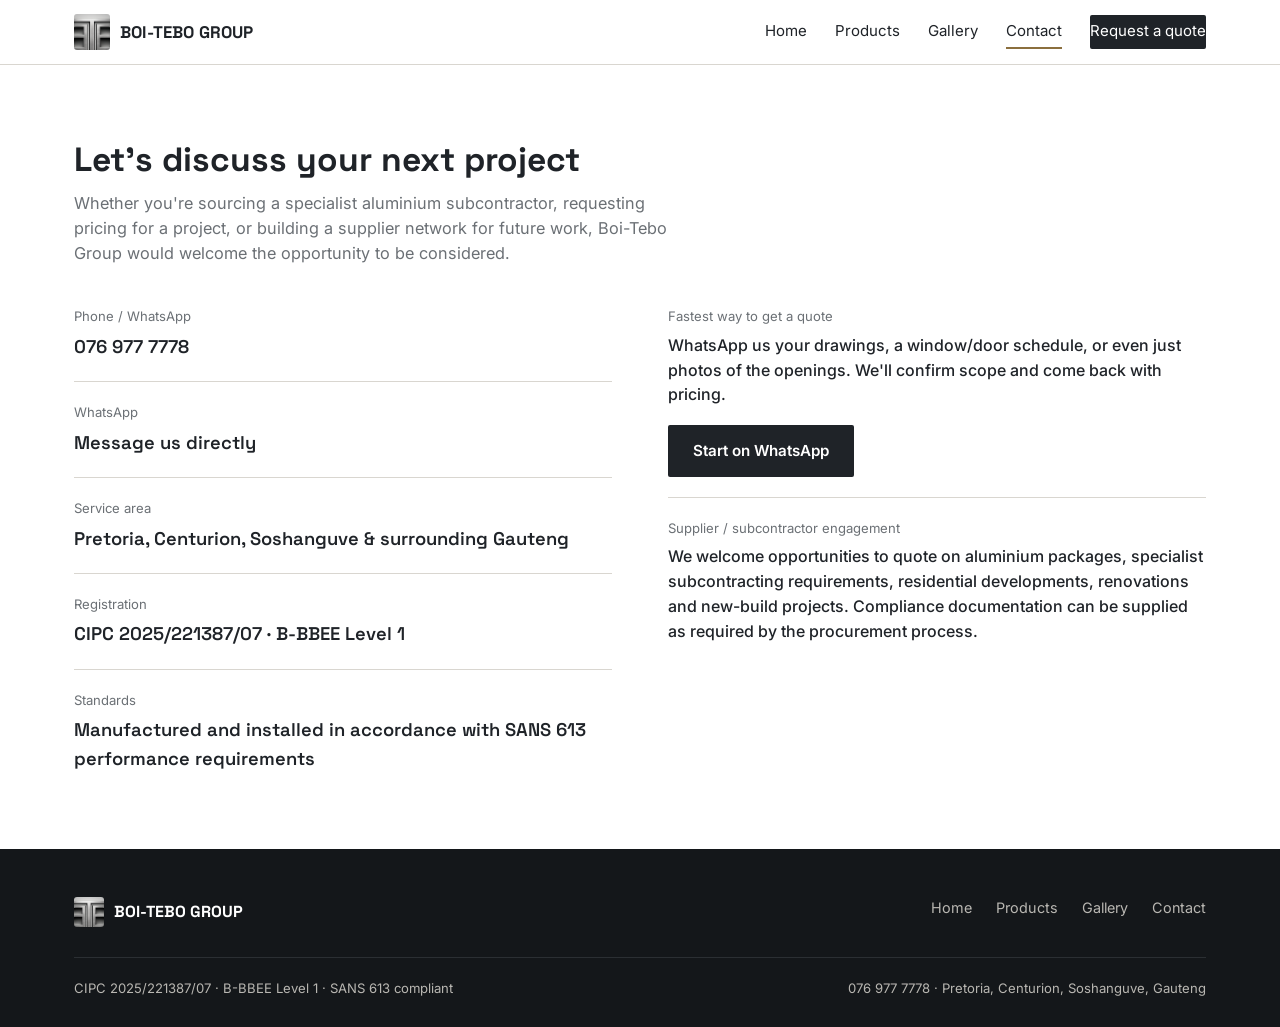
==== contact.html @ d37eb4d8 "Add files via upload" ====
<!DOCTYPE html>
<html lang="en">
<head>
<meta charset="UTF-8">
<meta name="viewport" content="width=device-width, initial-scale=1.0">
<title>Contact — Boi-Tebo Group</title>
<meta name="description" content="Get in touch with Boi-Tebo Group for aluminium window, door and facade quotes across Pretoria, Centurion and Soshanguve.">
<link rel="stylesheet" href="styles.css">
</head>
<body>

<header class="site-header">
  <nav class="nav">
    <a href="index.html" class="nav-brand">
      <img src="assets/logo-icon.png" alt="Boi-Tebo Group">
      <span>BOI-TEBO GROUP</span>
    </a>
    <button class="nav-toggle" onclick="document.querySelector('.nav-links').classList.toggle('open')" aria-label="Menu"><span></span></button>
    <div class="nav-links">
      <a href="index.html">Home</a>
      <a href="products.html">Products</a>
      <a href="gallery.html">Gallery</a>
      <a href="contact.html" class="active">Contact</a>
      <a href="contact.html" class="nav-cta">Request a quote</a>
    </div>
  </nav>
</header>

<section>
  <div class="wrap">
    <div class="section-head">
      <h2>Let's discuss your next project</h2>
      <p>Whether you're sourcing a specialist aluminium subcontractor, requesting pricing for a project, or building a supplier network for future work, Boi-Tebo Group would welcome the opportunity to be considered.</p>
    </div>

    <div class="contact-grid">
      <div>
        <div class="contact-block" style="margin-top:0; border-top:none; padding-top:0;">
          <div class="label">Phone / WhatsApp</div>
          <div class="value"><a href="tel:+27769777778">076 977 7778</a></div>
        </div>
        <div class="contact-block">
          <div class="label">WhatsApp</div>
          <div class="value"><a href="https://wa.me/27769777778" target="_blank" rel="noopener">Message us directly</a></div>
        </div>
        <div class="contact-block">
          <div class="label">Service area</div>
          <div class="value">Pretoria, Centurion, Soshanguve &amp; surrounding Gauteng</div>
        </div>
        <div class="contact-block">
          <div class="label">Registration</div>
          <div class="value">CIPC 2025/221387/07 · B-BBEE Level 1</div>
        </div>
        <div class="contact-block">
          <div class="label">Standards</div>
          <div class="value">Manufactured and installed in accordance with SANS 613 performance requirements</div>
        </div>
      </div>

      <div>
        <div class="contact-block" style="margin-top:0; border-top:none; padding-top:0;">
          <div class="label">Fastest way to get a quote</div>
          <div class="value" style="font-weight:500; font-size:1rem; font-family:'Inter';">
            WhatsApp us your drawings, a window/door schedule, or even just photos of the openings. We'll confirm scope and come back with pricing.
          </div>
          <p style="margin-top:18px;">
            <a href="https://wa.me/27769777778" class="btn btn-dark" target="_blank" rel="noopener">Start on WhatsApp</a>
          </p>
        </div>
        <div class="contact-block">
          <div class="label">Supplier / subcontractor engagement</div>
          <div class="value" style="font-weight:500; font-size:1rem; font-family:'Inter';">
            We welcome opportunities to quote on aluminium packages, specialist subcontracting requirements, residential developments, renovations and new-build projects. Compliance documentation can be supplied as required by the procurement process.
          </div>
        </div>
      </div>
    </div>
  </div>
</section>

<footer>
  <div class="wrap">
    <div class="footer-grid">
      <div class="footer-brand">
        <img src="assets/logo-icon.png" alt="Boi-Tebo Group">
        <span>BOI-TEBO GROUP</span>
      </div>
      <div class="footer-links">
        <a href="index.html">Home</a>
        <a href="products.html">Products</a>
        <a href="gallery.html">Gallery</a>
        <a href="contact.html">Contact</a>
      </div>
    </div>
    <div class="footer-fine">
      <span>CIPC 2025/221387/07 · B-BBEE Level 1 · SANS 613 compliant</span>
      <span>076 977 7778 · Pretoria, Centurion, Soshanguve, Gauteng</span>
    </div>
  </div>
</footer>

</body>
</html>
---- styles.css ----
@import url('https://fonts.googleapis.com/css2?family=Space+Grotesk:wght@500;600;700&family=Inter:wght@400;500;600&display=swap');

:root{
  --dark: #1F2328;
  --dark-2: #14171A;
  --gold: #B69A62;
  --gold-deep: #8B6F3E;
  --paper: #F4F2EE;
  --mid: #6B7075;
  --white: #FFFFFF;
  --line: #D9D6D0;
  --maxw: 1180px;
}

*{ box-sizing: border-box; }
html{ scroll-behavior: smooth; }
body{
  margin:0;
  background: var(--white);
  color: var(--dark);
  font-family: 'Inter', system-ui, sans-serif;
  font-size: 16px;
  line-height: 1.55;
  -webkit-font-smoothing: antialiased;
}
h1,h2,h3{
  font-family: 'Space Grotesk', system-ui, sans-serif;
  font-weight: 700;
  line-height: 1.12;
  margin: 0;
  color: var(--dark);
}
p{ margin: 0 0 1em; color: var(--dark); }
a{ color: inherit; text-decoration: none; }
img{ max-width: 100%; display:block; }

.wrap{ max-width: var(--maxw); margin: 0 auto; padding: 0 24px; }

/* ---- Header / Nav ---- */
.site-header{
  position: sticky; top:0; z-index: 50;
  background: var(--white);
  border-bottom: 1px solid var(--line);
}
.nav{
  display:flex; align-items:center; justify-content:space-between;
  padding: 14px 24px; max-width: var(--maxw); margin:0 auto;
}
.nav-brand{ display:flex; align-items:center; gap:10px; }
.nav-brand img{ height: 36px; width:36px; object-fit:cover; border-radius: 3px; }
.nav-brand span{ font-family:'Space Grotesk'; font-weight:700; font-size: 1.05rem; letter-spacing: 0.01em; }
.nav-links{ display:flex; gap: 28px; align-items:center; }
.nav-links a{
  font-size: 0.94rem; color: var(--dark); padding: 4px 0;
  border-bottom: 2px solid transparent;
}
.nav-links a.active, .nav-links a:hover{ border-bottom-color: var(--gold-deep); }
.nav-cta{
  background: var(--dark); color: var(--white) !important;
  padding: 9px 18px; border-radius: 2px; font-size: 0.9rem;
}
.nav-cta:hover{ background: var(--gold-deep); border-bottom-color: transparent !important; }
.nav-toggle{ display:none; }

@media (max-width: 760px){
  .nav-links{
    position: fixed; inset: 62px 0 0 0; background: var(--white);
    flex-direction: column; align-items:flex-start; gap:0;
    padding: 8px 24px 24px; border-top: 1px solid var(--line);
    display:none;
  }
  .nav-links.open{ display:flex; }
  .nav-links a{ width:100%; padding: 14px 0; border-bottom: 1px solid var(--line); }
  .nav-links a.active, .nav-links a:hover{ border-bottom-color: var(--line); color: var(--gold-deep); }
  .nav-cta{ margin-top: 10px; width:100%; text-align:center; }
  .nav-toggle{
    display:block; background:none; border:none; cursor:pointer;
    width: 30px; height: 22px; position:relative;
  }
  .nav-toggle span, .nav-toggle span::before, .nav-toggle span::after{
    content:""; position:absolute; left:0; width:100%; height:2px; background: var(--dark);
  }
  .nav-toggle span{ top:10px; }
  .nav-toggle span::before{ top:-8px; }
  .nav-toggle span::after{ top:8px; }
}

/* ---- Hero ---- */
.hero{
  position: relative; min-height: 78vh;
  display:flex; align-items:flex-end;
  background-size: cover; background-position: center;
  color: var(--white);
}
.hero::after{
  content:""; position:absolute; inset:0;
  background: linear-gradient(0deg, rgba(15,17,19,0.86) 0%, rgba(15,17,19,0.45) 45%, rgba(15,17,19,0.05) 75%);
}
.hero-inner{ position:relative; z-index:2; padding: 64px 24px 56px; max-width: var(--maxw); margin:0 auto; width:100%; }
.hero h1{ font-size: clamp(2rem, 5vw, 3.4rem); max-width: 15ch; color: var(--white); }
.hero p.lead{ color: #E7E5E1; max-width: 46ch; margin-top: 18px; font-size: 1.05rem; }
.hero-actions{ display:flex; gap:14px; margin-top: 30px; flex-wrap:wrap; }

.btn{
  display:inline-block; padding: 13px 24px; font-size: 0.95rem; font-weight:600;
  border-radius: 2px; border: 1px solid transparent;
}
.btn-gold{ background: var(--gold); color: var(--dark-2); }
.btn-gold:hover{ background: var(--gold-deep); color: var(--white); }
.btn-outline{ border-color: rgba(255,255,255,0.55); color: var(--white); }
.btn-outline:hover{ background: rgba(255,255,255,0.12); }
.btn-dark{ background: var(--dark); color: var(--white); }
.btn-dark:hover{ background: var(--gold-deep); }

/* ---- Sections ---- */
section{ padding: 76px 0; }
.section-head{ max-width: 62ch; margin-bottom: 40px; }
.section-head h2{ font-size: clamp(1.5rem, 3vw, 2.1rem); }
.section-head p{ color: var(--mid); margin-top: 12px; font-size: 1.02rem; }

.intro-grid{ display:grid; grid-template-columns: 1.1fr 0.9fr; gap: 56px; align-items:start; }
@media (max-width: 820px){ .intro-grid{ grid-template-columns: 1fr; } }
.intro-quote{
  border-left: 3px solid var(--gold); padding-left: 22px; margin-top: 6px;
  font-family:'Space Grotesk'; font-weight:600; font-size: 1.1rem; color: var(--dark);
}

/* Facts strip (mullion-style dividers, no cards) */
.facts{
  background: var(--paper); border-top: 1px solid var(--line); border-bottom: 1px solid var(--line);
}
.facts-row{
  display:grid; grid-template-columns: repeat(4, 1fr);
}
.facts-row > div{
  padding: 30px 26px; border-left: 1px solid var(--line);
}
.facts-row > div:first-child{ border-left:none; }
.facts-row .label{ font-size: 0.82rem; color: var(--mid); margin-bottom:8px; }
.facts-row .value{ font-family:'Space Grotesk'; font-weight:600; font-size: 1.05rem; }
@media (max-width: 760px){
  .facts-row{ grid-template-columns: 1fr 1fr; }
  .facts-row > div:nth-child(3){ border-left:none; }
  .facts-row > div{ border-top: 1px solid var(--line); }
  .facts-row > div:first-child, .facts-row > div:nth-child(2){ border-top:none; }
}

/* Process (legitimate sequence -> numbered) */
.process-list{ counter-reset: step; border-top: 1px solid var(--line); }
.process-item{
  display:grid; grid-template-columns: 64px 1fr; gap: 20px;
  padding: 26px 0; border-bottom: 1px solid var(--line);
}
.process-item .num{
  counter-increment: step; font-family:'Space Grotesk'; font-weight:700;
  color: var(--gold-deep); font-size: 1.3rem;
}
.process-item .num::before{ content: counter(step, decimal-leading-zero); }
.process-item h3{ font-size: 1.05rem; margin-bottom: 6px; }
.process-item p{ color: var(--mid); margin:0; font-size: 0.96rem; }

/* Products list (editorial rows, not shadowed cards) */
.product-list{ border-top: 1px solid var(--line); }
.product-row{
  display:grid; grid-template-columns: 1fr 1.6fr; gap: 24px;
  padding: 30px 0; border-bottom: 1px solid var(--line); align-items:baseline;
}
.product-row h3{ font-size: 1.2rem; display:flex; align-items:center; gap:12px; }
.product-row h3::before{ content:""; width:18px; height:3px; background: var(--gold); display:inline-block; }
.product-row p{ color: var(--mid); margin:0; }
@media (max-width: 700px){
  .product-row{ grid-template-columns: 1fr; }
}

/* Gallery grid */
.gallery-grid{ display:grid; grid-template-columns: repeat(2, 1fr); gap: 4px; }
.gallery-item{ position:relative; overflow:hidden; aspect-ratio: 4/3; background: var(--dark); }
.gallery-item img{ width:100%; height:100%; object-fit:cover; transition: transform .5s ease; }
.gallery-item:hover img{ transform: scale(1.04); }
.gallery-cap{
  position:absolute; left:0; right:0; bottom:0; padding: 16px 18px;
  background: linear-gradient(0deg, rgba(15,17,19,0.82), transparent);
  color: var(--white); font-size: 0.92rem;
}
@media (max-width: 700px){ .gallery-grid{ grid-template-columns: 1fr; } }

/* Contact */
.contact-grid{ display:grid; grid-template-columns: 1fr 1fr; gap: 56px; }
@media (max-width: 820px){ .contact-grid{ grid-template-columns: 1fr; } }
.contact-block{ border-top: 1px solid var(--line); padding-top: 20px; margin-top:20px; }
.contact-block .label{ font-size: 0.82rem; color: var(--mid); margin-bottom:6px; }
.contact-block .value{ font-family:'Space Grotesk'; font-weight:600; font-size: 1.15rem; }
.contact-block .value a:hover{ color: var(--gold-deep); }

/* CTA band */
.cta-band{
  background: var(--dark); color: var(--white); text-align:left;
}
.cta-band h2{ color: var(--white); font-size: clamp(1.4rem, 3vw, 2rem); max-width: 22ch; }
.cta-band p{ color: #C9C7C2; max-width: 50ch; margin-top: 12px; }
.cta-band-inner{ display:flex; justify-content:space-between; align-items:flex-end; flex-wrap:wrap; gap: 24px; }

/* Footer */
footer{ background: var(--dark-2); color: #B9B7B2; padding: 48px 0 28px; }
.footer-grid{ display:flex; justify-content:space-between; gap: 30px; flex-wrap:wrap; }
.footer-brand{ display:flex; align-items:center; gap:10px; }
.footer-brand img{ height: 30px; width:30px; object-fit:cover; border-radius: 3px; }
.footer-brand span{ color: var(--white); font-family:'Space Grotesk'; font-weight:700; }
.footer-links{ display:flex; gap: 24px; flex-wrap:wrap; font-size: 0.9rem; }
.footer-fine{ margin-top: 30px; padding-top: 20px; border-top: 1px solid #2B2F33; font-size: 0.82rem; display:flex; justify-content:space-between; flex-wrap:wrap; gap:10px; }
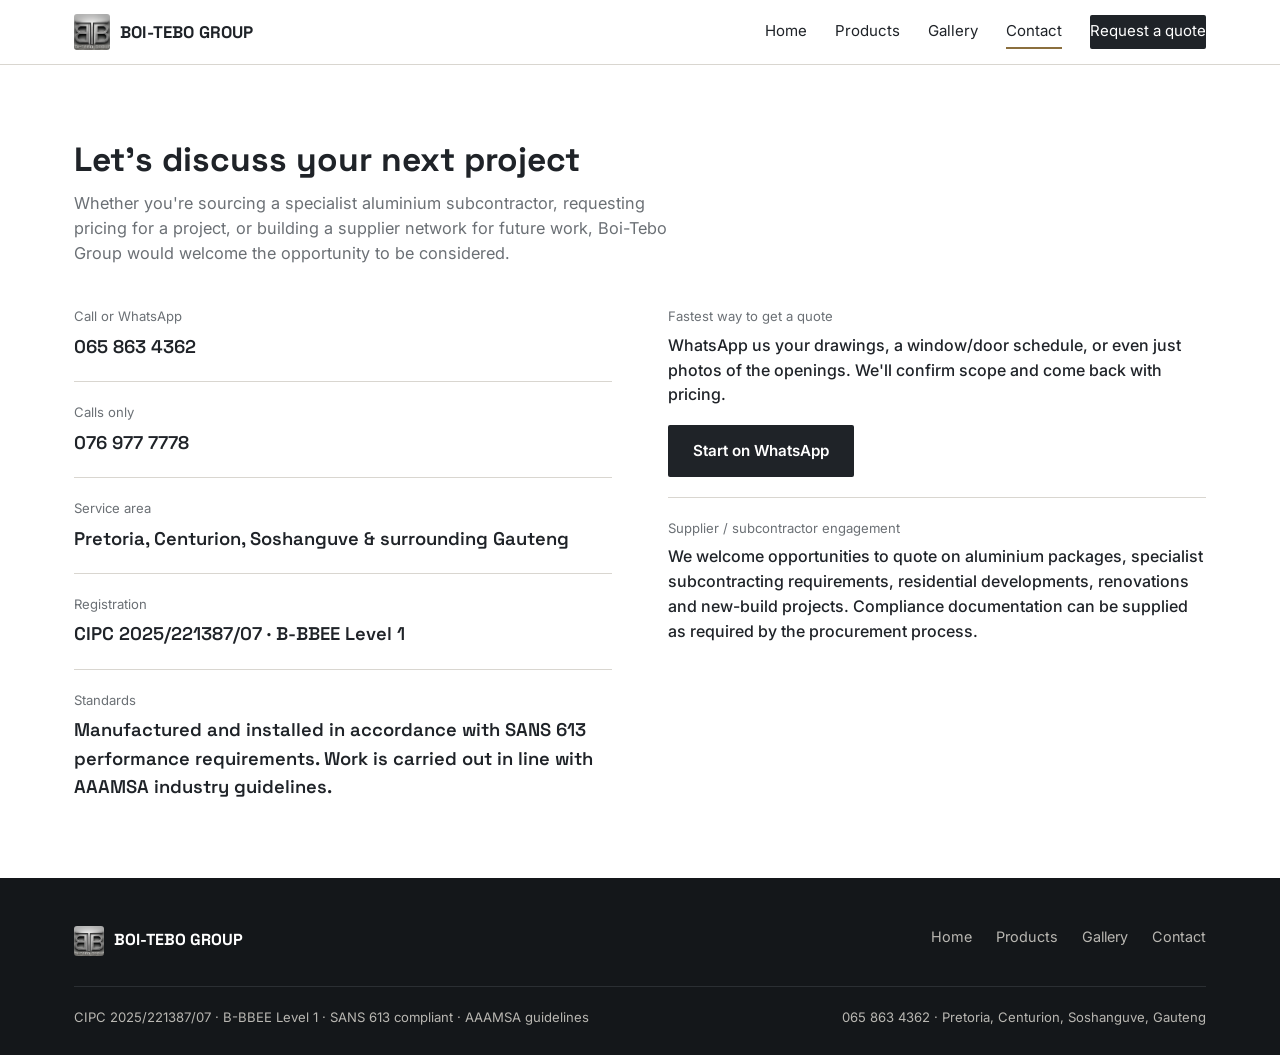
==== commit ffdd4cc0: "Add files via upload" ====
--- a/contact.html
+++ b/contact.html
@@ -36,12 +36,12 @@
     <div class="contact-grid">
       <div>
         <div class="contact-block" style="margin-top:0; border-top:none; padding-top:0;">
-          <div class="label">Phone / WhatsApp</div>
-          <div class="value"><a href="tel:+27769777778">076 977 7778</a></div>
+          <div class="label">Call or WhatsApp</div>
+          <div class="value"><a href="tel:+27658634362">065 863 4362</a></div>
         </div>
         <div class="contact-block">
-          <div class="label">WhatsApp</div>
-          <div class="value"><a href="https://wa.me/27769777778" target="_blank" rel="noopener">Message us directly</a></div>
+          <div class="label">Calls only</div>
+          <div class="value"><a href="tel:+27769777778">076 977 7778</a></div>
         </div>
         <div class="contact-block">
           <div class="label">Service area</div>
@@ -53,7 +53,7 @@
         </div>
         <div class="contact-block">
           <div class="label">Standards</div>
-          <div class="value">Manufactured and installed in accordance with SANS 613 performance requirements</div>
+          <div class="value">Manufactured and installed in accordance with SANS 613 performance requirements. Work is carried out in line with AAAMSA industry guidelines.</div>
         </div>
       </div>
 
@@ -64,7 +64,7 @@
             WhatsApp us your drawings, a window/door schedule, or even just photos of the openings. We'll confirm scope and come back with pricing.
           </div>
           <p style="margin-top:18px;">
-            <a href="https://wa.me/27769777778" class="btn btn-dark" target="_blank" rel="noopener">Start on WhatsApp</a>
+            <a href="https://wa.me/27658634362" class="btn btn-dark" target="_blank" rel="noopener">Start on WhatsApp</a>
           </p>
         </div>
         <div class="contact-block">
@@ -93,8 +93,8 @@
       </div>
     </div>
     <div class="footer-fine">
-      <span>CIPC 2025/221387/07 · B-BBEE Level 1 · SANS 613 compliant</span>
-      <span>076 977 7778 · Pretoria, Centurion, Soshanguve, Gauteng</span>
+      <span>CIPC 2025/221387/07 · B-BBEE Level 1 · SANS 613 compliant · AAAMSA guidelines</span>
+      <span>065 863 4362 · Pretoria, Centurion, Soshanguve, Gauteng</span>
     </div>
   </div>
 </footer>
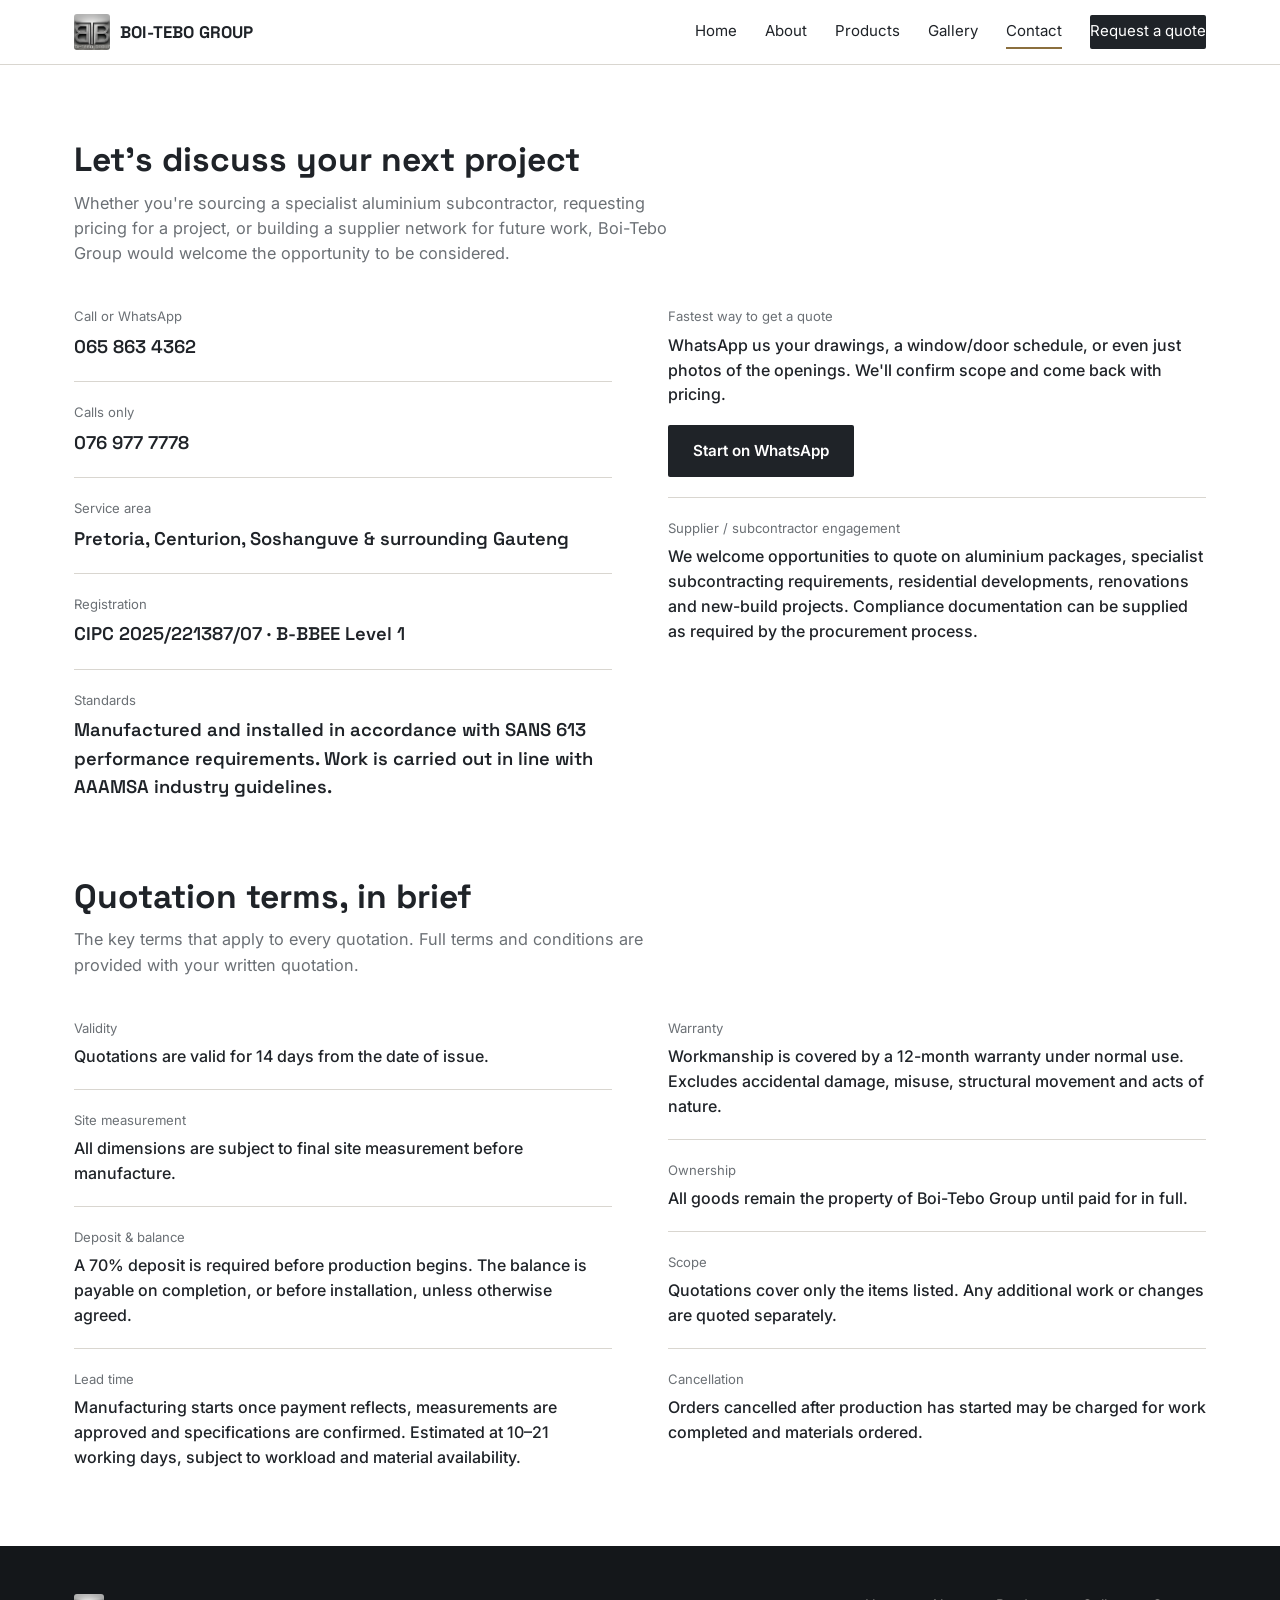
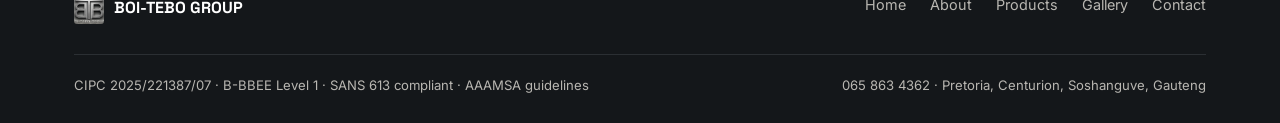
==== commit 6d029a67: "Add files via upload" ====
--- a/contact.html
+++ b/contact.html
@@ -18,6 +18,7 @@
     <button class="nav-toggle" onclick="document.querySelector('.nav-links').classList.toggle('open')" aria-label="Menu"><span></span></button>
     <div class="nav-links">
       <a href="index.html">Home</a>
+      <a href="about.html">About</a>
       <a href="products.html">Products</a>
       <a href="gallery.html">Gallery</a>
       <a href="contact.html" class="active">Contact</a>
@@ -78,6 +79,53 @@
   </div>
 </section>
 
+<section style="padding-top:0;">
+  <div class="wrap">
+    <div class="section-head">
+      <h2>Quotation terms, in brief</h2>
+      <p>The key terms that apply to every quotation. Full terms and conditions are provided with your written quotation.</p>
+    </div>
+    <div class="contact-grid">
+      <div>
+        <div class="contact-block" style="margin-top:0; border-top:none; padding-top:0;">
+          <div class="label">Validity</div>
+          <div class="value" style="font-family:'Inter'; font-weight:500; font-size:1rem;">Quotations are valid for 14 days from the date of issue.</div>
+        </div>
+        <div class="contact-block">
+          <div class="label">Site measurement</div>
+          <div class="value" style="font-family:'Inter'; font-weight:500; font-size:1rem;">All dimensions are subject to final site measurement before manufacture.</div>
+        </div>
+        <div class="contact-block">
+          <div class="label">Deposit &amp; balance</div>
+          <div class="value" style="font-family:'Inter'; font-weight:500; font-size:1rem;">A 70% deposit is required before production begins. The balance is payable on completion, or before installation, unless otherwise agreed.</div>
+        </div>
+        <div class="contact-block">
+          <div class="label">Lead time</div>
+          <div class="value" style="font-family:'Inter'; font-weight:500; font-size:1rem;">Manufacturing starts once payment reflects, measurements are approved and specifications are confirmed. Estimated at 10–21 working days, subject to workload and material availability.</div>
+        </div>
+      </div>
+      <div>
+        <div class="contact-block" style="margin-top:0; border-top:none; padding-top:0;">
+          <div class="label">Warranty</div>
+          <div class="value" style="font-family:'Inter'; font-weight:500; font-size:1rem;">Workmanship is covered by a 12-month warranty under normal use. Excludes accidental damage, misuse, structural movement and acts of nature.</div>
+        </div>
+        <div class="contact-block">
+          <div class="label">Ownership</div>
+          <div class="value" style="font-family:'Inter'; font-weight:500; font-size:1rem;">All goods remain the property of Boi-Tebo Group until paid for in full.</div>
+        </div>
+        <div class="contact-block">
+          <div class="label">Scope</div>
+          <div class="value" style="font-family:'Inter'; font-weight:500; font-size:1rem;">Quotations cover only the items listed. Any additional work or changes are quoted separately.</div>
+        </div>
+        <div class="contact-block">
+          <div class="label">Cancellation</div>
+          <div class="value" style="font-family:'Inter'; font-weight:500; font-size:1rem;">Orders cancelled after production has started may be charged for work completed and materials ordered.</div>
+        </div>
+      </div>
+    </div>
+  </div>
+</section>
+
 <footer>
   <div class="wrap">
     <div class="footer-grid">
@@ -87,6 +135,7 @@
       </div>
       <div class="footer-links">
         <a href="index.html">Home</a>
+        <a href="about.html">About</a>
         <a href="products.html">Products</a>
         <a href="gallery.html">Gallery</a>
         <a href="contact.html">Contact</a>
--- a/styles.css
+++ b/styles.css
@@ -184,6 +184,45 @@
 }
 @media (max-width: 700px){ .gallery-grid{ grid-template-columns: 1fr; } }
 
+/* ---- Product detail blocks ---- */
+.product-block{ padding: 56px 0; border-bottom: 1px solid var(--line); }
+.product-block:last-child{ border-bottom:none; }
+.product-head{ display:grid; grid-template-columns: 1fr 1.4fr; gap: 40px; align-items:start; margin-bottom: 28px; }
+@media (max-width: 820px){ .product-head{ grid-template-columns: 1fr; } }
+.product-head h3{ font-size: 1.6rem; }
+.product-tagline{ color: var(--gold-deep); font-weight:600; font-size:0.95rem; margin-top:6px; }
+.product-desc{ color: var(--mid); margin-top:10px; }
+
+.feature-list{ list-style:none; margin:0; padding:0; display:grid; grid-template-columns: 1fr 1fr; gap: 10px 20px; }
+@media (max-width: 500px){ .feature-list{ grid-template-columns: 1fr; } }
+.feature-list li{ display:flex; align-items:flex-start; gap:10px; font-size:0.92rem; color: var(--dark); }
+.feature-list svg{ flex-shrink:0; margin-top:2px; }
+
+.product-photo{ border-radius:2px; overflow:hidden; }
+.product-photo img{ width:100%; height:100%; object-fit:cover; }
+.photo-pending{
+  display:flex; align-items:center; justify-content:center; text-align:left;
+  background: var(--paper); border: 1px dashed var(--line); border-radius:2px;
+  min-height: 220px; padding: 30px; color: var(--mid); font-size:0.92rem; line-height:1.6;
+}
+.photo-pending a{ color: var(--gold-deep); font-weight:600; }
+
+.subhead{ font-size: 0.78rem; text-transform:uppercase; letter-spacing:0.06em; color: var(--mid); margin: 26px 0 12px; border-top:1px solid var(--line); padding-top:20px; }
+
+.config-row{ display:flex; flex-wrap:wrap; gap: 26px; }
+.config-item{ text-align:center; width: 92px; }
+.config-item svg{ display:block; margin:0 auto 8px; }
+.config-item span{ font-size: 0.76rem; color: var(--mid); line-height:1.3; display:block; }
+
+.swatch-row{ display:flex; flex-wrap:wrap; gap: 18px; }
+.swatch-item{ text-align:center; width: 76px; }
+.swatch-item .chip{ width:56px; height:38px; border-radius:2px; margin:0 auto 6px; border:1px solid var(--line); }
+.swatch-item span{ font-size: 0.72rem; color: var(--mid); }
+.glass-item .chip{
+  width:44px; height:44px; border-radius:2px; margin:0 auto 6px;
+  border:1px solid var(--line); background: repeating-linear-gradient(115deg, #eef1f2, #eef1f2 4px, #dfe4e6 4px, #dfe4e6 5px);
+}
+
 /* Contact */
 .contact-grid{ display:grid; grid-template-columns: 1fr 1fr; gap: 56px; }
 @media (max-width: 820px){ .contact-grid{ grid-template-columns: 1fr; } }
@@ -191,6 +230,17 @@
 .contact-block .label{ font-size: 0.82rem; color: var(--mid); margin-bottom:6px; }
 .contact-block .value{ font-family:'Space Grotesk'; font-weight:600; font-size: 1.15rem; }
 .contact-block .value a:hover{ color: var(--gold-deep); }
+
+/* Mission / Vision two-up block */
+.mv-grid{ display:grid; grid-template-columns:1fr 1fr; gap:0; }
+.mv-col{ padding: 0 32px; }
+.mv-col:first-child{ padding-left:0; border-right:1px solid var(--line); }
+.mv-col:last-child{ padding-right:0; }
+@media (max-width: 820px){
+  .mv-grid{ grid-template-columns: 1fr; }
+  .mv-col{ padding: 0; }
+  .mv-col:first-child{ border-right:none; border-bottom:1px solid var(--line); padding-bottom:24px; margin-bottom:24px; }
+}
 
 /* CTA band */
 .cta-band{
